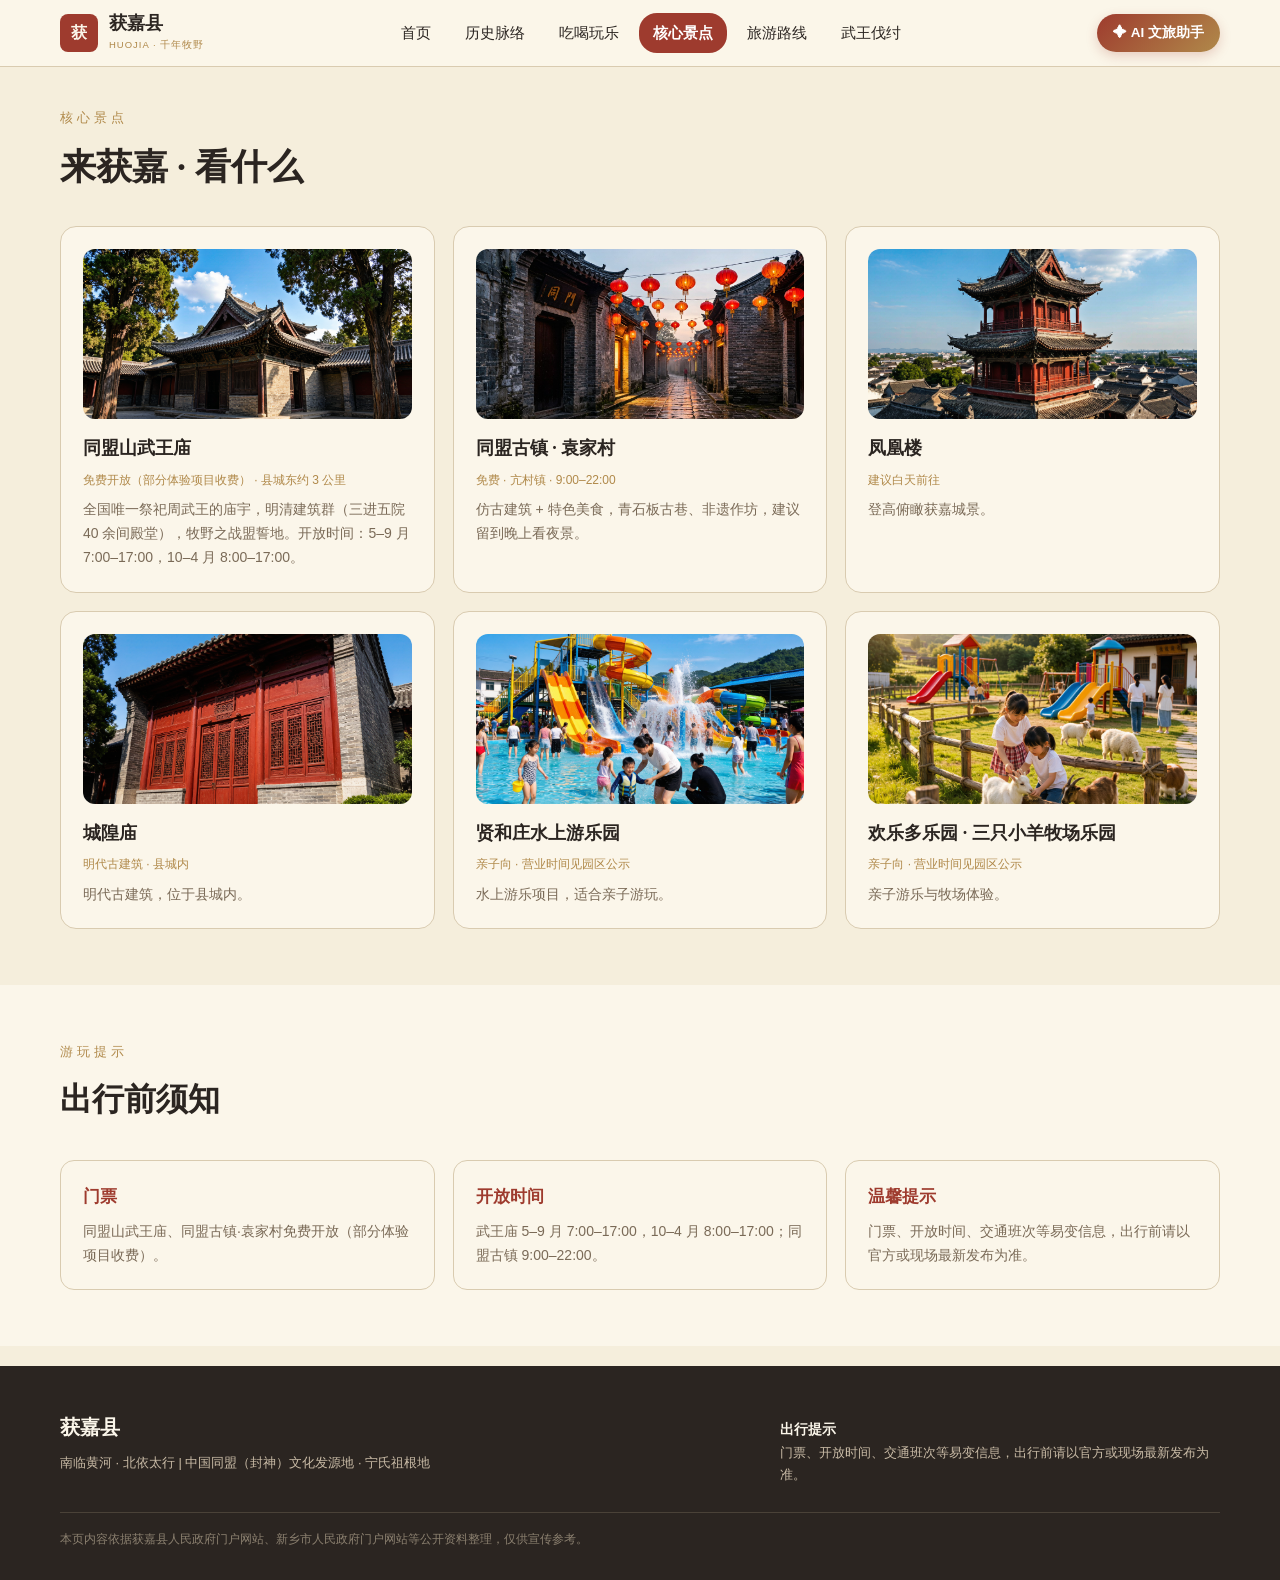
==== spots.html @ 77fca11f "init" ====
<!DOCTYPE html>
<html lang="zh-CN">
<head>
<meta charset="UTF-8">
<meta name="viewport" content="width=device-width, initial-scale=1.0">
<title>核心景点 · 获嘉县</title>
<link rel="stylesheet" href="style.css">
</head>
<body>

<header class="nav">
  <div class="nav-in">
    <a class="brand" href="index.html">
      <span class="seal">获</span>
      <span class="brand-text"><b>获嘉县</b><small>HUOJIA · 千年牧野</small></span>
    </a>
    <nav class="nav-links" id="navLinks">
      <a href="index.html">首页</a>
      <a href="history.html">历史脉络</a>
      <a href="life.html">吃喝玩乐</a>
      <a href="spots.html" class="active">核心景点</a>
      <a href="routes.html">旅游路线</a>
      <a href="wuwang.html">武王伐纣</a>
    </nav>
    <div class="nav-right">
      <button class="ai-btn" onclick="openChat()">✦ AI 文旅助手</button>
      <button class="menu-btn" onclick="toggleMenu()">☰</button>
    </div>
  </div>
</header>

<div class="pagehead">
  <div class="wrap">
    <div class="eyebrow">核心景点</div>
    <h1>来获嘉 · 看什么</h1>
  </div>
</div>

<section style="padding-top:20px">
  <div class="wrap">
    <div class="spots">
      <div class="spot">
        <div class="spot-img"><img src="images/hero.jpg" alt="同盟山武王庙"></div>
        <h3>同盟山武王庙</h3>
        <div class="meta">免费开放（部分体验项目收费） · 县城东约 3 公里</div>
        <p>全国唯一祭祀周武王的庙宇，明清建筑群（三进五院 40 余间殿堂），牧野之战盟誓地。开放时间：5–9 月 7:00–17:00，10–4 月 8:00–17:00。</p>
      </div>
      <div class="spot">
        <div class="spot-img"><img src="images/guzhen.jpg" alt="同盟古镇·袁家村"></div>
        <h3>同盟古镇 · 袁家村</h3>
        <div class="meta">免费 · 亢村镇 · 9:00–22:00</div>
        <p>仿古建筑 + 特色美食，青石板古巷、非遗作坊，建议留到晚上看夜景。</p>
      </div>
      <div class="spot">
        <div class="spot-img"><img src="images/fenghuanglou.jpg" alt="凤凰楼"></div>
        <h3>凤凰楼</h3>
        <div class="meta">建议白天前往</div>
        <p>登高俯瞰获嘉城景。</p>
      </div>
      <div class="spot">
        <div class="spot-img"><img src="images/chenghuangmiao.jpg" alt="城隍庙"></div>
        <h3>城隍庙</h3>
        <div class="meta">明代古建筑 · 县城内</div>
        <p>明代古建筑，位于县城内。</p>
      </div>
      <div class="spot">
        <div class="spot-img"><img src="images/waterpark.png" alt="贤和庄水上游乐园"></div>
        <h3>贤和庄水上游乐园</h3>
        <div class="meta">亲子向 · 营业时间见园区公示</div>
        <p>水上游乐项目，适合亲子游玩。</p>
      </div>
      <div class="spot">
        <div class="spot-img"><img src="images/pasture.png" alt="欢乐多乐园·三只小羊牧场乐园"></div>
        <h3>欢乐多乐园 · 三只小羊牧场乐园</h3>
        <div class="meta">亲子向 · 营业时间见园区公示</div>
        <p>亲子游乐与牧场体验。</p>
      </div>
    </div>
  </div>
</section>

<section class="band">
  <div class="wrap">
    <div class="sec-head">
      <div class="eyebrow">游玩提示</div>
      <h2>出行前须知</h2>
    </div>
    <div class="traffic">
      <div class="t-item"><h3>门票</h3><p>同盟山武王庙、同盟古镇·袁家村免费开放（部分体验项目收费）。</p></div>
      <div class="t-item"><h3>开放时间</h3><p>武王庙 5–9 月 7:00–17:00，10–4 月 8:00–17:00；同盟古镇 9:00–22:00。</p></div>
      <div class="t-item"><h3>温馨提示</h3><p>门票、开放时间、交通班次等易变信息，出行前请以官方或现场最新发布为准。</p></div>
    </div>
  </div>
</section>

<footer>
  <div class="wrap">
    <div class="f-top">
      <div><b>获嘉县</b><div class="f-note">南临黄河 · 北依太行 | 中国同盟（封神）文化发源地 · 宁氏祖根地</div></div>
      <div class="f-note"><b style="font-size:14px">出行提示</b><br>门票、开放时间、交通班次等易变信息，出行前请以官方或现场最新发布为准。</div>
    </div>
    <div class="f-line"></div>
    <div class="f-copy">本页内容依据获嘉县人民政府门户网站、新乡市人民政府门户网站等公开资料整理，仅供宣传参考。</div>
  </div>
</footer>

<div class="chat-mask" id="chatMask" onclick="if(event.target===this)closeChat()">
  <div class="chat-panel">
    <div class="chat-head"><span>✦</span><span class="tt">AI 文旅智能体</span><span class="st">在线</span><button class="x" onclick="closeChat()">×</button></div>
    <div class="chat-body" id="chatBody">
      <div class="msg ai">你好，我是获嘉文旅智能体，可以帮你规划游程、推荐美食景点。</div>
      <div class="chips">
        <button onclick="ask('3天研学路线')">3天研学路线</button>
        <button onclick="ask('特色美食推荐')">特色美食推荐</button>
        <button onclick="ask('武王伐纣玩法')">武王伐纣玩法</button>
      </div>
    </div>
    <div class="chat-input"><input id="chatInput" placeholder="描述你的研学需求…"><button onclick="ask(document.getElementById('chatInput').value)">↑</button></div>
  </div>
</div>

<script src="app.js"></script>
</body>
</html>
---- style.css ----
/* 获嘉县旅游网站 · 共享样式 */
:root{
  --bg:#F5EEDC; --surface:#FBF6EA; --surface2:#F4ECDB;
  --ink:#2B2521; --sub:#7A6A57; --muted:#9A8C78;
  --bronze:#B0894A; --cinnabar:#9E3B2E; --line:#D9CBB0;
  --jade:#6E7F4E; --terra:#8A5A44; --gold:#D9A05B;
  --serif:"Noto Serif SC","Songti SC","SimSun","STSong",serif;
  --sans:"Noto Sans SC","PingFang SC","Microsoft YaHei",sans-serif;
}
*{margin:0;padding:0;box-sizing:border-box;-webkit-tap-highlight-color:transparent}
html{scroll-behavior:smooth}
body{font-family:var(--sans);color:var(--ink);background:var(--bg);line-height:1.7}
a{color:inherit;text-decoration:none}
button{font-family:inherit;cursor:pointer;border:none;background:none}
img{max-width:100%;display:block}
.wrap{max-width:1200px;margin:0 auto;padding:0 20px}

/* 导航 */
.nav{position:sticky;top:0;z-index:50;background:rgba(251,246,234,.97);border-bottom:1px solid var(--line);backdrop-filter:blur(6px)}
.nav-in{max-width:1200px;margin:0 auto;padding:0 20px;height:66px;display:flex;align-items:center;justify-content:space-between;gap:16px}
.brand{display:flex;align-items:center;gap:11px}
.seal{width:38px;height:38px;background:var(--cinnabar);border-radius:8px;color:#FBF6EA;font-family:var(--serif);font-weight:700;font-size:16px;display:flex;align-items:center;justify-content:center;flex:none}
.brand-text{line-height:1.15}
.brand-text b{font-family:var(--serif);font-size:18px;display:block}
.brand-text small{font-size:9.5px;color:var(--bronze);letter-spacing:1px}
.nav-links{display:flex;gap:6px;align-items:center}
.nav-links a{padding:7px 14px;border-radius:18px;font-size:15px;color:var(--ink)}
.nav-links a:hover{background:var(--surface2)}
.nav-links a.active{background:var(--cinnabar);color:#fff;font-weight:600}
.nav-right{display:flex;align-items:center;gap:10px}
.ai-btn{display:flex;align-items:center;gap:6px;height:38px;padding:0 16px;border-radius:19px;color:#fff;font-size:13.5px;font-weight:600;background:linear-gradient(135deg,#9E3B2E,#B0894A);box-shadow:0 4px 12px rgba(158,59,46,.22)}
.menu-btn{display:none;font-size:22px;color:var(--ink);padding:4px 8px}

/* Hero */
.hero{padding:60px 0 52px}
.hero-grid{display:grid;grid-template-columns:1.05fr .95fr;gap:52px;align-items:center}
.eyebrow{font-size:13px;color:var(--bronze);letter-spacing:4px;margin-bottom:16px}
.hero h1{font-family:var(--serif);font-size:52px;line-height:1.18;font-weight:800}
.hero h1 em{font-style:normal;color:var(--cinnabar)}
.hero .sub{font-size:16px;color:var(--sub);margin:20px 0 28px;max-width:520px}
.cta-row{display:flex;gap:12px;flex-wrap:wrap}
.btn{display:inline-flex;align-items:center;gap:6px;height:44px;padding:0 22px;border-radius:22px;font-size:14.5px;font-weight:600}
.btn-primary{background:linear-gradient(135deg,#9E3B2E,#B0894A);color:#fff}
.btn-ghost{background:var(--surface2);color:var(--cinnabar);border:1px solid var(--line)}
.stats{display:flex;flex-wrap:wrap;gap:30px;margin-top:30px}
.stat b{font-family:var(--serif);font-size:30px;color:var(--cinnabar);display:block}
.stat span{font-size:13px;color:var(--sub)}
.hero-visual{position:relative;height:400px;border-radius:18px;overflow:hidden;background:
  radial-gradient(120% 90% at 80% 10%,rgba(176,137,74,.38),transparent 55%),
  radial-gradient(120% 120% at 15% 90%,rgba(158,59,46,.34),transparent 55%),
  linear-gradient(150deg,#3a312a,#2B2521)}
.hero-visual .cap{position:absolute;left:24px;bottom:20px;color:#FBF6EA;font-family:var(--serif);font-size:15px;letter-spacing:2px;z-index:2;text-shadow:0 2px 8px rgba(0,0,0,.4)}
.hero-visual img{position:absolute;inset:0;width:100%;height:100%;object-fit:cover}

/* 轮播图 */
.carousel{position:relative}
.carousel-track{position:relative;width:100%;height:100%}
.carousel-slide{position:absolute;inset:0;opacity:0;transition:opacity .7s ease}
.carousel-slide.active{opacity:1;z-index:1}
.carousel-slide .cap{transition:opacity .5s .2s}
.carousel-slide:not(.active) .cap{opacity:0}
.carousel-prev,.carousel-next{position:absolute;top:50%;transform:translateY(-50%);z-index:3;width:40px;height:40px;border-radius:50%;border:none;background:rgba(255,255,255,.2);backdrop-filter:blur(4px);color:#fff;font-size:22px;cursor:pointer;display:flex;align-items:center;justify-content:center;transition:background .2s}
.carousel-prev:hover,.carousel-next:hover{background:rgba(255,255,255,.4)}
.carousel-prev{left:14px}
.carousel-next{right:14px}
.carousel-dots{position:absolute;bottom:14px;left:50%;transform:translateX(-50%);z-index:3;display:flex;gap:8px}
.carousel-dots span{width:8px;height:8px;border-radius:50%;background:rgba(255,255,255,.35);cursor:pointer;transition:background .3s,width .3s}
.carousel-dots span.active{background:rgba(255,255,255,.9);width:22px;border-radius:4px}

.ww{position:relative}
.ww-bg{position:absolute;inset:0;width:100%;height:100%;object-fit:cover;opacity:.42}
.ww .inner{position:relative;z-index:2}
.spot-img{height:170px;border-radius:12px;overflow:hidden;margin-bottom:14px}
.spot-img img{width:100%;height:100%;object-fit:cover;display:block}
.q-img{height:150px;border-radius:14px;overflow:hidden;margin-bottom:14px;box-shadow:0 4px 12px rgba(43,37,33,.1)}
.q-img img{width:100%;height:100%;object-fit:cover;display:block;transition:transform .4s ease}
.q-card:hover .q-img img{transform:scale(1.05)}

/* 区块 */
section{padding:56px 0}
.sec-head{margin-bottom:34px}
.sec-head .eyebrow{margin-bottom:8px}
.sec-head h2{font-family:var(--serif);font-size:32px;font-weight:800}
.sec-head p{color:var(--sub);margin-top:8px;max-width:640px}
.band{background:var(--surface)}

/* 时间轴 */
.timeline{display:flex;flex-direction:column;gap:14px}
.tl-item{display:grid;grid-template-columns:90px 1fr;gap:22px;background:var(--surface);border:1px solid var(--line);border-radius:14px;padding:20px 22px;align-items:start;cursor:pointer;transition:border-color .15s,box-shadow .15s}
.tl-item:hover{border-color:var(--bronze);box-shadow:0 4px 14px rgba(180,140,90,.12)}
.tl-era{font-family:var(--serif);font-weight:700;font-size:17px;color:var(--cinnabar)}
.tl-item h3{font-family:var(--serif);font-size:18px;margin-bottom:4px}
.tl-item p{color:var(--sub);font-size:15px}

/* 四象限 */
.quad{display:grid;grid-template-columns:repeat(4,1fr);gap:18px}
.q-card{background:var(--surface);border:1px solid var(--line);border-radius:18px;padding:20px 18px 22px;cursor:pointer;transition:transform .25s ease,box-shadow .25s ease}
.q-card:hover{transform:translateY(-5px);box-shadow:0 14px 36px rgba(43,37,33,.12)}
.q-badge{width:40px;height:40px;border-radius:10px;display:flex;align-items:center;justify-content:center;font-family:var(--serif);font-size:20px;font-weight:700;color:#fff;margin-bottom:10px;box-shadow:0 3px 10px rgba(0,0,0,.18)}
.q-card h3{font-family:var(--serif);font-size:18px;margin-bottom:10px;color:var(--ink)}
.q-card ul{list-style:none}
.q-card li{font-size:13.5px;color:var(--sub);padding:5.5px 0;border-bottom:1px dashed var(--line);line-height:1.55}
.q-card li:last-child{border-bottom:none}
.q-card li::before{content:"·";color:var(--bronze);margin-right:8px;font-weight:700}

/* 景点卡片 */
.spots{display:grid;grid-template-columns:repeat(3,1fr);gap:18px}
.spot{background:var(--surface);border:1px solid var(--line);border-radius:16px;padding:22px;cursor:pointer;transition:transform .15s,box-shadow .15s}
.spot:hover{transform:translateY(-3px);box-shadow:0 8px 24px rgba(43,37,33,.08)}
.spot h3{font-family:var(--serif);font-size:18px;margin-bottom:6px}
.spot .meta{font-size:12px;color:var(--bronze);margin-bottom:8px}
.spot p{font-size:14px;color:var(--sub)}
.spot.full{grid-column:1/-1}

/* 路线 */
.routes{display:grid;grid-template-columns:1fr 1fr;gap:18px}
.route{background:var(--surface);border:1px solid var(--line);border-radius:16px;padding:24px;cursor:pointer;transition:border-color .15s,box-shadow .15s,transform .15s}
.route:hover{border-color:var(--bronze);box-shadow:0 8px 24px rgba(43,37,33,.1)}
.route .tag{display:inline-block;font-size:12px;color:#fff;padding:3px 14px;border-radius:14px;margin-bottom:12px}
.route h3{font-family:var(--serif);font-size:19px;margin-bottom:10px}
.route ol{padding-left:20px;color:var(--sub);font-size:14.5px}
.route ol li{margin:6px 0}

/* 专题深色 */
.ww{background:linear-gradient(150deg,#2B2521,#3a312a);border-radius:18px;color:#FBF6EA;padding:48px;position:relative;overflow:hidden}
.ww .eyebrow{color:var(--bronze)}
.ww h2{font-family:var(--serif);font-size:32px;font-weight:800;line-height:1.3}
.ww p{color:#C9BBA6;margin-top:18px;max-width:720px;font-size:16px}

/* 非遗 */
.ich-list{display:grid;grid-template-columns:repeat(3,1fr);gap:14px}
.ich{display:flex;align-items:center;gap:12px;background:var(--surface);border:1px solid var(--line);border-radius:12px;padding:16px 18px;cursor:pointer;transition:border-color .15s,box-shadow .15s}
.ich:hover{border-color:var(--bronze);box-shadow:0 4px 14px rgba(180,140,90,.12)}
.ich .lv{font-size:11px;color:#fff;background:var(--bronze);padding:2px 8px;border-radius:10px;white-space:nowrap}
.ich b{font-family:var(--serif);font-size:16px;font-weight:700}

/* 非遗详情弹窗 */
.detail-mask{position:fixed;inset:0;background:rgba(45,35,20,.55);z-index:90;display:flex;align-items:center;justify-content:center;padding:16px;opacity:0;pointer-events:none;transition:opacity .25s}
.detail-mask.on{opacity:1;pointer-events:auto}
.detail-panel{background:var(--surface);border:1px solid var(--line);border-radius:16px;max-width:520px;width:100%;max-height:80vh;display:flex;flex-direction:column;box-shadow:0 20px 60px rgba(0,0,0,.25);transform:translateY(12px);transition:transform .25s}
.detail-mask.on .detail-panel{transform:translateY(0)}
.detail-head{display:flex;align-items:center;justify-content:space-between;padding:14px 18px;border-bottom:1px solid var(--line)}
.detail-head h3{font-family:var(--serif);font-size:18px}
.detail-head .x{width:32px;height:32px;border-radius:50%;border:none;background:var(--surface2);color:var(--ink);font-size:18px;cursor:pointer;display:flex;align-items:center;justify-content:center}
.detail-head .x:hover{background:var(--line)}
.detail-body{padding:18px;overflow-y:auto;font-size:14px;line-height:1.8}
.detail-body .tag{display:inline-block;font-size:11px;color:#fff;background:var(--bronze);padding:2px 10px;border-radius:10px;margin-bottom:12px}
.detail-body p{margin-bottom:12px;color:var(--sub)}
.detail-body p:last-child{margin-bottom:0}

/* 交通 */
.traffic{display:grid;grid-template-columns:repeat(3,1fr);gap:18px}
.t-item{background:var(--surface);border:1px solid var(--line);border-radius:14px;padding:22px}
.t-item h3{font-family:var(--serif);font-size:17px;margin-bottom:8px;color:var(--cinnabar)}
.t-item p{font-size:14px;color:var(--sub)}

/* 入口卡片（首页） */
.entry-grid{display:grid;grid-template-columns:repeat(4,1fr);gap:18px}
.entry{display:block;background:var(--surface);border:1px solid var(--line);border-radius:16px;padding:26px 22px;color:var(--ink);transition:transform .15s,box-shadow .15s}
.entry:hover{transform:translateY(-4px);box-shadow:0 10px 26px rgba(43,37,33,.1)}
.entry .ico{font-family:var(--serif);font-size:26px;font-weight:700;color:var(--cinnabar);margin-bottom:10px}
.entry h3{font-family:var(--serif);font-size:18px;margin-bottom:6px}
.entry p{font-size:13px;color:var(--sub)}

/* 页脚 */
footer{background:#2B2521;color:#C9BBA6;padding:44px 0 30px;margin-top:20px}
.f-top{display:flex;justify-content:space-between;flex-wrap:wrap;gap:24px}
footer b{color:#FBF6EA;font-family:var(--serif);font-size:20px}
.f-note{max-width:440px;font-size:13px;margin-top:8px}
.f-line{border-top:1px solid #4A4238;margin:26px 0 16px}
.f-copy{font-size:12px;color:#8C8170}

/* 面包屑 / 页面头 */
.pagehead{padding:40px 0 8px}
.pagehead .eyebrow{margin-bottom:8px}
.pagehead h1{font-family:var(--serif);font-size:36px;font-weight:800}

/* AI 对话浮层 */
.chat-mask{display:none;position:fixed;inset:0;background:rgba(30,26,22,.45);z-index:100;align-items:flex-end;justify-content:flex-end;padding:20px}
.chat-mask.open{display:flex}
.chat-panel{width:400px;max-width:100%;height:min(600px,86vh);background:var(--surface);border-radius:22px;box-shadow:0 20px 60px rgba(0,0,0,.35);display:flex;flex-direction:column;overflow:hidden;animation:pop .2s ease}
@keyframes pop{from{opacity:0;transform:translateY(16px)}to{opacity:1;transform:none}}
.chat-head{display:flex;align-items:center;gap:10px;padding:15px 18px;color:#fff;background:linear-gradient(135deg,#9E3B2E,#B0894A)}
.chat-head .tt{font-size:15px;font-weight:600;flex:1}
.chat-head .st{font-size:11px;opacity:.9}
.chat-head .x{color:#fff;font-size:20px;line-height:1;padding:0 2px}
.chat-body{flex:1;overflow-y:auto;padding:16px;display:flex;flex-direction:column;gap:12px}
.msg{max-width:86%;padding:11px 13px;border-radius:14px;font-size:13.5px;line-height:1.7;white-space:pre-line;word-break:break-word}
.msg.ai{background:var(--surface2);color:var(--ink);align-self:flex-start;border-bottom-left-radius:4px}
.msg.user{background:var(--cinnabar);color:#fff;align-self:flex-end;border-bottom-right-radius:4px}
.msg.typing{display:flex;gap:4px;padding:14px 16px}
.msg.typing span{width:7px;height:7px;border-radius:50%;background:var(--muted);animation:blink 1s infinite}
.msg.typing span:nth-child(2){animation-delay:.15s}
.msg.typing span:nth-child(3){animation-delay:.3s}
@keyframes blink{0%,80%,100%{opacity:.25}40%{opacity:1}}
.chips{display:flex;flex-wrap:wrap;gap:8px}
.chips button{font-size:12px;color:var(--cinnabar);background:var(--surface2);border:1px solid var(--line);padding:7px 13px;border-radius:16px;transition:background .15s,color .15s}
.chips button:hover{background:var(--cinnabar);color:#fff}
.chat-input{display:flex;gap:8px;padding:12px;border-top:1px solid var(--line)}
.chat-input input{flex:1;height:42px;border:1px solid var(--line);border-radius:21px;padding:0 16px;font-size:13.5px;background:#fff;outline:none}
.chat-input input:focus{border-color:var(--bronze)}
.chat-input button{width:42px;height:42px;border-radius:21px;background:var(--cinnabar);color:#fff;font-size:18px;flex:none}

/* 响应式 */
@media (max-width:920px){
  .hero-grid{grid-template-columns:1fr}
  .hero h1{font-size:40px}
  .quad,.spots,.ich-list,.traffic,.entry-grid{grid-template-columns:1fr 1fr}
  .routes{grid-template-columns:1fr}
  .tl-item{grid-template-columns:1fr}
  .nav-links{display:none;position:absolute;top:66px;left:0;right:0;background:var(--surface);border-bottom:1px solid var(--line);flex-direction:column;align-items:stretch;padding:8px 16px}
  .nav-links.open{display:flex}
  .nav-links a{border-radius:10px}
  .menu-btn{display:block}
}
@media (max-width:560px){
  .quad,.spots,.ich-list,.traffic,.entry-grid{grid-template-columns:1fr}
  .q-img{height:200px;border-radius:14px;margin-bottom:14px}
  .q-card{padding:22px 18px}
  .q-card h3{font-size:20px}
  .pagehead h1{font-size:26px;line-height:1.3}
  .pagehead{padding:28px 0 4px}
  .nav-in{padding:0 14px;height:58px;gap:10px}
  .brand-text small{font-size:9px;letter-spacing:.5px}
  .ai-btn{padding:0 12px;font-size:12.5px;height:36px}
  .chat-panel{width:100%;height:82vh}
}
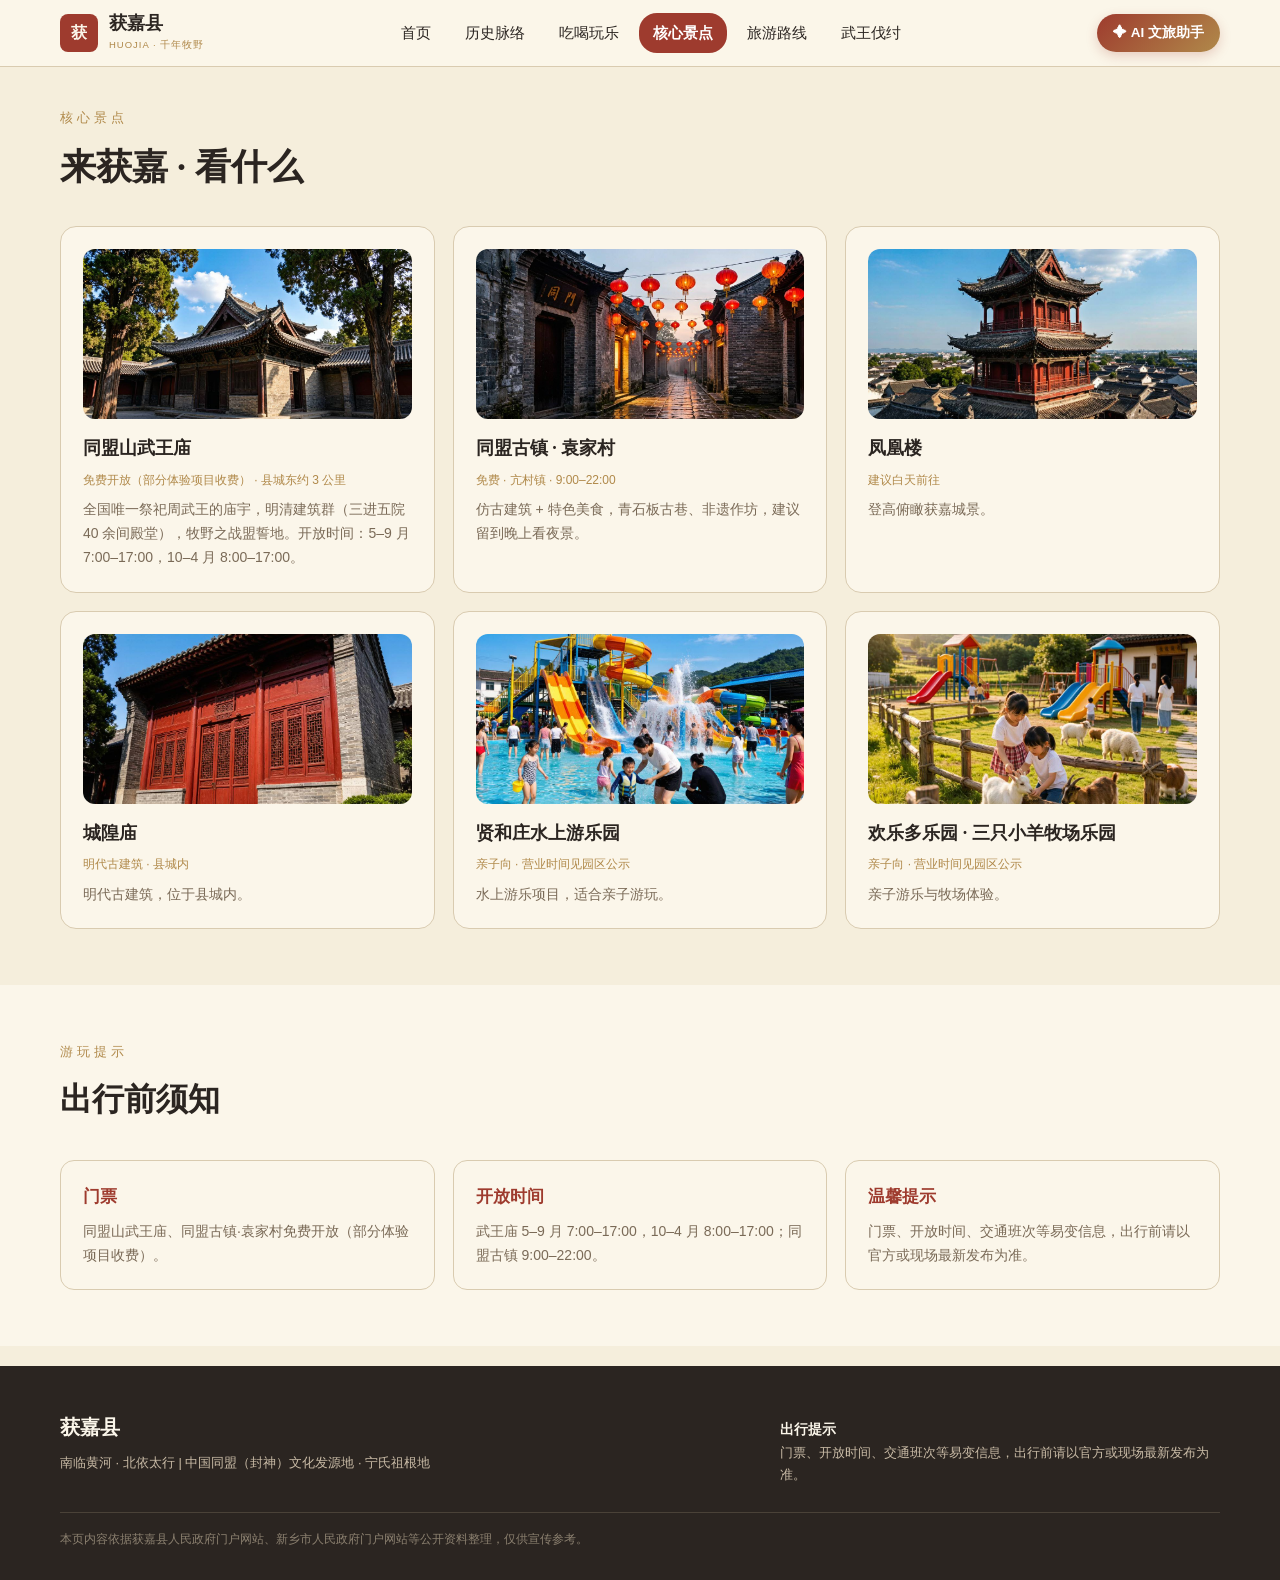
==== commit 69ea1253: "change" ====
--- a/spots.html
+++ b/spots.html
@@ -64,13 +64,13 @@
         <p>明代古建筑，位于县城内。</p>
       </div>
       <div class="spot">
-        <div class="spot-img"><img src="images/waterpark.png" alt="贤和庄水上游乐园"></div>
+        <div class="spot-img"><img src="images/waterpark.jpg" alt="贤和庄水上游乐园"></div>
         <h3>贤和庄水上游乐园</h3>
         <div class="meta">亲子向 · 营业时间见园区公示</div>
         <p>水上游乐项目，适合亲子游玩。</p>
       </div>
       <div class="spot">
-        <div class="spot-img"><img src="images/pasture.png" alt="欢乐多乐园·三只小羊牧场乐园"></div>
+        <div class="spot-img"><img src="images/pasture.jpg" alt="欢乐多乐园·三只小羊牧场乐园"></div>
         <h3>欢乐多乐园 · 三只小羊牧场乐园</h3>
         <div class="meta">亲子向 · 营业时间见园区公示</div>
         <p>亲子游乐与牧场体验。</p>
--- a/style.css
+++ b/style.css
@@ -149,6 +149,15 @@
 .detail-body p:last-child{margin-bottom:0}
 
 /* 交通 */
+/* 视频展示 */
+.video-grid{display:grid;grid-template-columns:1fr 1fr;gap:18px}
+.video-card{background:var(--surface);border:1px solid var(--line);border-radius:16px;overflow:hidden;transition:transform .15s,box-shadow .15s}
+.video-card:hover{transform:translateY(-3px);box-shadow:0 8px 24px rgba(43,37,33,.08)}
+.video-card video{width:100%;display:block;background:#000;aspect-ratio:16/9;object-fit:cover}
+.video-info{padding:18px 20px}
+.video-info h3{font-family:var(--serif);font-size:18px;margin-bottom:6px}
+.video-info p{font-size:14px;color:var(--sub);line-height:1.7}
+
 .traffic{display:grid;grid-template-columns:repeat(3,1fr);gap:18px}
 .t-item{background:var(--surface);border:1px solid var(--line);border-radius:14px;padding:22px}
 .t-item h3{font-family:var(--serif);font-size:17px;margin-bottom:8px;color:var(--cinnabar)}
@@ -205,7 +214,7 @@
 @media (max-width:920px){
   .hero-grid{grid-template-columns:1fr}
   .hero h1{font-size:40px}
-  .quad,.spots,.ich-list,.traffic,.entry-grid{grid-template-columns:1fr 1fr}
+  .quad,.spots,.ich-list,.traffic,.entry-grid,.video-grid{grid-template-columns:1fr 1fr}
   .routes{grid-template-columns:1fr}
   .tl-item{grid-template-columns:1fr}
   .nav-links{display:none;position:absolute;top:66px;left:0;right:0;background:var(--surface);border-bottom:1px solid var(--line);flex-direction:column;align-items:stretch;padding:8px 16px}
@@ -214,7 +223,7 @@
   .menu-btn{display:block}
 }
 @media (max-width:560px){
-  .quad,.spots,.ich-list,.traffic,.entry-grid{grid-template-columns:1fr}
+  .quad,.spots,.ich-list,.traffic,.entry-grid,.video-grid{grid-template-columns:1fr}
   .q-img{height:200px;border-radius:14px;margin-bottom:14px}
   .q-card{padding:22px 18px}
   .q-card h3{font-size:20px}
